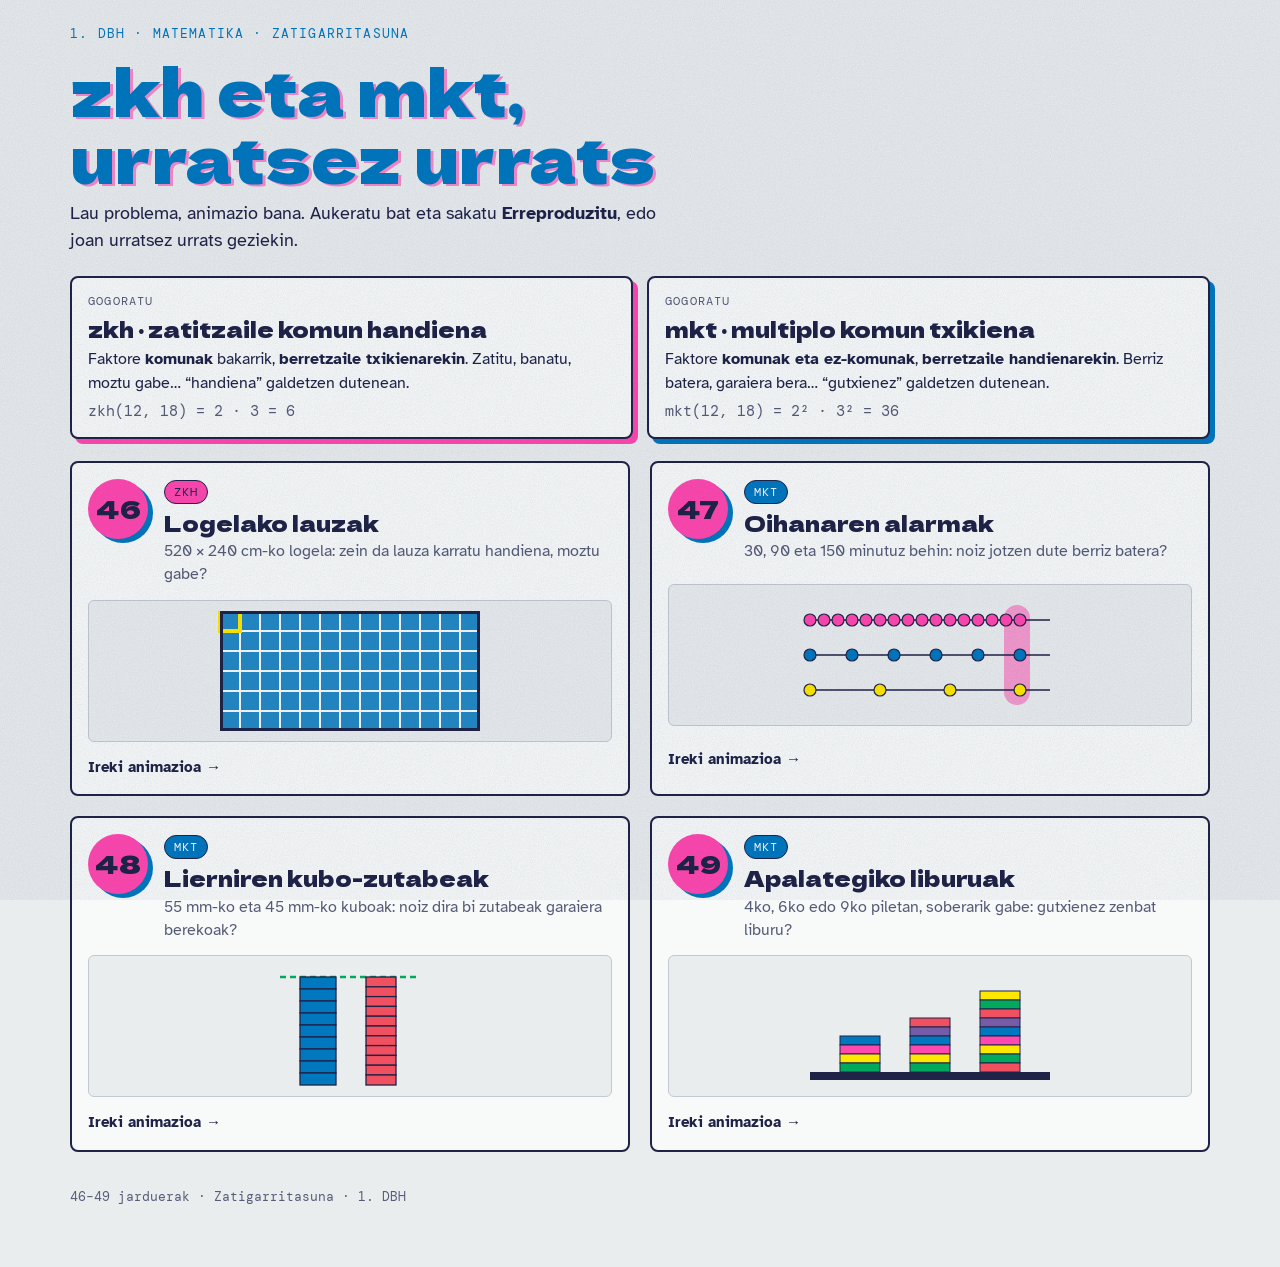
==== index.html @ e8481724 "zkh eta mkt animazioak: 46-49 jarduerak eta hasiera-orria Co-Authored-By: Claude Opus 5.5 <noreply@a" ====
<!doctype html>
<html lang="eu">
<head>
<meta charset="utf-8">
<meta name="viewport" content="width=device-width, initial-scale=1, viewport-fit=cover">
<title>zkh eta mkt animazioak</title>
<meta name="description" content="1. DBH: zkh eta mkt problemak urratsez urrats animatuta.">
<link rel="preconnect" href="https://fonts.googleapis.com">
<link rel="preconnect" href="https://fonts.gstatic.com" crossorigin>
<link rel="stylesheet" href="https://fonts.googleapis.com/css2?family=Atkinson+Hyperlegible:wght@400;700&family=DM+Mono:wght@400;500&family=Dela+Gothic+One&display=swap">
<style>
*,*::before,*::after{box-sizing:border-box}
[hidden]{display:none!important}
body{margin:0}
:root{
  /* Riso-inprimaketa: paper hotza eta lau tinta gainjarriak (urdina, arrosa, horia, berdea). Eszena ezkerrean, azalpena eskuinean; mugikorrean pilatuta. */
  --paper:#E9EDEE; --sheet:#F8FAF9; --ink:#1F2348; --muted:#565C78; --line:#C3C9D3;
  --blue:#0078BF; --blue-d:#005A90; --blue-l:#5AA9DA;
  --pink:#FF48B0; --yellow:#FFE800; --green:#00A95C;
  --red:#F15060; --red-d:#B5303F; --red-l:#F78A96; --violet:#765BA7;
  --f-display:"Dela Gothic One","Arial Black",Impact,sans-serif;
  --f-body:"Atkinson Hyperlegible","Segoe UI",Verdana,sans-serif;
  --f-mono:"DM Mono",ui-monospace,Menlo,Consolas,monospace;
  color-scheme:light;
}
[hidden]{display:none!important}
html{background:var(--paper)}
body{background:var(--paper);color:var(--ink);font-family:var(--f-body);font-size:16px;line-height:1.5}
body::before{content:"";position:fixed;inset:0;pointer-events:none;z-index:40;opacity:.28;mix-blend-mode:multiply;
  background-image:url("data:image/svg+xml;utf8,<svg xmlns='http://www.w3.org/2000/svg' width='180' height='180'><filter id='n'><feTurbulence type='fractalNoise' baseFrequency='.85' numOctaves='2' stitchTiles='stitch'/><feColorMatrix values='0 0 0 0 .12 0 0 0 0 .14 0 0 0 0 .28 0 0 0 .5 0'/></filter><rect width='100%' height='100%' filter='url(%23n)'/></svg>")}
.wrap{max-width:1180px;margin:0 auto;padding-inline:20px;padding-block:24px 48px;display:flex;flex-direction:column;gap:22px}
.head{display:flex;gap:18px;align-items:center}
.badge{flex:none;width:76px;height:76px;border-radius:50%;background:var(--pink);box-shadow:5px 4px 0 var(--blue);display:grid;place-items:center;font-family:var(--f-display);font-size:32px;color:var(--ink)}
.kicker{margin:0;font-family:var(--f-mono);font-size:13px;letter-spacing:.09em;text-transform:uppercase;color:var(--blue)}
h1{margin:2px 0 0;font-family:var(--f-display);font-weight:400;font-size:clamp(28px,5vw,48px);line-height:1.05;color:var(--blue);text-shadow:3px 2px 0 rgba(255,72,176,.6);text-wrap:balance}
.statement{max-width:76ch;display:flex;flex-direction:column;gap:4px}
.statement p{margin:0;font-size:17px}
.tag{font-family:var(--f-mono);font-size:12px;letter-spacing:.1em;text-transform:uppercase;color:var(--muted)}
.grid{display:grid;grid-template-columns:minmax(0,1.6fr) minmax(0,1fr);gap:24px;align-items:start}
@media (max-width:880px){.grid{grid-template-columns:minmax(0,1fr)}}
.left{display:flex;flex-direction:column;gap:12px;min-width:0}
.stage{margin:0;background:var(--sheet);border:2px solid var(--ink);border-radius:8px;padding:12px;box-shadow:6px 6px 0 rgba(0,120,191,.35)}
.stage svg{display:block;width:100%;height:auto;overflow:visible}
.stage text{font-family:var(--f-mono);fill:var(--ink)}
.stage .disp{font-family:var(--f-display)}
.stage .body{font-family:var(--f-body);font-weight:700}
.panel{display:flex;flex-direction:column;gap:12px;min-width:0}
.panel.in .anim{animation:rise .5s ease both}
.panel.in .anim:nth-child(2){animation-delay:.05s}
.panel.in .anim:nth-child(3){animation-delay:.1s}
.panel.in .anim:nth-child(4){animation-delay:.15s}
.stepnum{margin:0;font-family:var(--f-mono);font-size:13px;letter-spacing:.06em;color:var(--muted)}
h2{margin:0;font-family:var(--f-display);font-weight:400;font-size:clamp(22px,2.6vw,27px);line-height:1.15;text-wrap:balance}
.text{margin:0;font-size:17.5px;max-width:62ch}
.text b{background:linear-gradient(transparent 58%,rgba(255,232,0,.85) 58%)}
.board{background:var(--sheet);border:1.5px dashed var(--ink);border-radius:8px;padding:14px;font-family:var(--f-mono);font-size:15px;display:flex;flex-direction:column;gap:10px;overflow-x:auto}
.row{display:flex;flex-wrap:wrap;gap:6px;align-items:center}
.lab{min-width:3.4em;font-weight:500;color:var(--muted)}
.chip{display:inline-block;min-width:2.2em;text-align:center;padding:2px 8px;border-radius:999px;border:1.5px solid var(--line);font-variant-numeric:tabular-nums}
.chip.hit{background:var(--yellow);border-color:var(--ink)}
.chip.win{background:var(--pink);border-color:var(--ink);font-weight:500;box-shadow:2px 2px 0 var(--blue)}
.eq{font-size:17px;font-variant-numeric:tabular-nums}
.eq b{color:var(--blue)}
.bad{color:var(--red-d);font-weight:500}
.ok{color:var(--green);font-weight:500}
.pk{background:var(--yellow);padding:0 4px;border-radius:3px}
.off{color:var(--muted)}
.rule{font-family:var(--f-body);font-size:14.5px;color:var(--muted);border-top:1px solid var(--line);padding-top:8px}
sup{font-size:.68em;line-height:0}
.ladders{display:flex;flex-wrap:wrap;gap:24px;align-items:flex-start}
.lad{display:flex;flex-direction:column;gap:6px}
.ladder{display:inline-grid;grid-template-columns:auto auto;font-variant-numeric:tabular-nums;align-self:flex-start}
.ladder span{padding:0 9px;text-align:right;line-height:1.55}
.ladder span:nth-child(odd){border-right:2px solid var(--ink)}
.ladder span:nth-child(even){color:var(--blue);text-align:left}
.result{background:var(--yellow);border:2px solid var(--ink);border-radius:8px;padding:12px 16px;display:flex;flex-direction:column;gap:2px;font-family:var(--f-body)}
.result .big{font-family:var(--f-display);font-size:30px;line-height:1.1}
.controls{display:flex;flex-wrap:wrap;gap:8px;align-items:center}
.ctl{font-family:var(--f-body);font-weight:700;font-size:15px;display:inline-flex;gap:7px;align-items:center;padding:9px 15px;border-radius:999px;border:2px solid var(--ink);background:var(--sheet);color:var(--ink);cursor:pointer;transition:transform .12s,box-shadow .12s}
.ctl.primary{background:var(--blue);border-color:var(--ink);color:var(--sheet)}
.ctl:hover:not(:disabled){transform:translate(-1px,-1px);box-shadow:3px 3px 0 var(--pink)}
.ctl:focus-visible,.dot:focus-visible{outline:3px solid var(--pink);outline-offset:2px}
.ctl:disabled{opacity:.38;cursor:default}
.ctl svg{width:15px;height:15px;fill:none;stroke:currentColor;stroke-width:2.4;stroke-linecap:round;stroke-linejoin:round}
.ctl .i-play path{fill:currentColor;stroke:none}
.dots{display:flex;flex-wrap:wrap;gap:6px;margin-left:auto}
.dot{width:13px;height:13px;border-radius:50%;border:2px solid var(--ink);background:transparent;padding:0;cursor:pointer}
.dot.done{background:var(--ink)}
.dot.on{background:var(--pink)}
.timer{height:4px;background:var(--line);border-radius:2px;overflow:hidden}
.timer i{display:block;height:100%;width:0;background:var(--pink)}
.timer.run i{animation:fill linear forwards}
@keyframes fill{to{width:100%}}
@keyframes rise{from{opacity:0;transform:translateY(8px)}to{opacity:1;transform:none}}
.fade{transition:opacity .45s ease}
.pop{transform-box:fill-box;transform-origin:center;transition:opacity .3s ease,transform .38s cubic-bezier(.3,1.5,.5,1)}
.mv{transition:transform .7s cubic-bezier(.5,0,.2,1),opacity .4s ease}
.blend{mix-blend-mode:multiply}
@media (max-width:520px){.dots{margin-left:0;width:100%}.ctl{padding:8px 12px}}
@media (prefers-reduced-motion:reduce){*,*::before{animation-duration:0s!important;animation-delay:0s!important;transition-duration:0s!important;transition-delay:0s!important}}
.site{display:flex;flex-wrap:wrap;gap:8px;align-items:center;font-family:var(--f-mono);font-size:13px}
.site a{color:var(--ink);text-decoration:none;border:1.5px solid var(--ink);border-radius:999px;padding:4px 11px;background:var(--sheet)}
.site a:hover{box-shadow:2px 2px 0 var(--pink)}
.site a:focus-visible{outline:3px solid var(--pink);outline-offset:2px}
.site a[aria-current="page"]{background:var(--pink)}
.site .home{font-family:var(--f-body);font-weight:700;margin-right:auto}

.hero{display:flex;flex-direction:column;gap:10px;max-width:60ch}
.hero h1{font-size:clamp(34px,6.5vw,64px)}
.lead{margin:0;font-size:18px}
.rules{display:grid;grid-template-columns:repeat(2,minmax(0,1fr));gap:14px}
.rulebox{background:var(--sheet);border:2px solid var(--ink);border-radius:8px;padding:14px 16px;display:flex;flex-direction:column;gap:6px}
.rulebox h2{font-size:22px}
.rulebox p{margin:0}
.rulebox .ex{font-family:var(--f-mono);font-size:14.5px;color:var(--muted)}
.rulebox.z{box-shadow:5px 5px 0 var(--pink)}
.rulebox.m{box-shadow:5px 5px 0 var(--blue)}
.cards{display:grid;grid-template-columns:repeat(2,minmax(0,1fr));gap:20px}
@media (max-width:760px){.cards,.rules{grid-template-columns:minmax(0,1fr)}}
.card{display:grid;grid-template-columns:auto minmax(0,1fr);gap:14px 16px;align-items:start;background:var(--sheet);border:2px solid var(--ink);border-radius:8px;padding:16px;color:var(--ink);text-decoration:none;transition:transform .15s,box-shadow .15s}
.card:hover{transform:translate(-2px,-2px);box-shadow:6px 6px 0 var(--pink)}
.card:focus-visible{outline:3px solid var(--pink);outline-offset:3px}
.card .badge{width:60px;height:60px;font-size:25px}
.card h3{margin:0;font-family:var(--f-display);font-weight:400;font-size:22px;line-height:1.15}
.card p{margin:4px 0 0;font-size:15.5px;color:var(--muted)}
.kind{display:inline-block;font-family:var(--f-mono);font-size:12px;letter-spacing:.08em;text-transform:uppercase;padding:2px 9px;border-radius:999px;border:1.5px solid var(--ink);margin-bottom:6px}
.kind.z{background:var(--pink)}
.kind.m{background:var(--blue);color:var(--sheet)}
.thumb{grid-column:1/-1;background:var(--paper);border-radius:6px;padding:10px;border:1px solid var(--line)}
.thumb svg{display:block;width:100%;height:auto;max-height:120px}
.go{grid-column:1/-1;font-weight:700;font-size:15px}
.foot{font-family:var(--f-mono);font-size:13px;color:var(--muted)}
</style>
</head>
<body>
<div class="wrap">
  <header class="hero">
    <p class="kicker">1. DBH · Matematika · Zatigarritasuna</p>
    <h1>zkh eta mkt, urratsez urrats</h1>
    <p class="lead">Lau problema, animazio bana. Aukeratu bat eta sakatu <b>Erreproduzitu</b>, edo joan urratsez urrats geziekin.</p>
  </header>

  <section class="rules" aria-label="Gogoratu">
    <div class="rulebox z">
      <span class="tag">Gogoratu</span>
      <h2>zkh · zatitzaile komun handiena</h2>
      <p>Faktore <b>komunak</b> bakarrik, <b>berretzaile txikienarekin</b>. Zatitu, banatu, moztu gabe… “handiena” galdetzen dutenean.</p>
      <p class="ex">zkh(12, 18) = 2 · 3 = 6</p>
    </div>
    <div class="rulebox m">
      <span class="tag">Gogoratu</span>
      <h2>mkt · multiplo komun txikiena</h2>
      <p>Faktore <b>komunak eta ez-komunak</b>, <b>berretzaile handienarekin</b>. Berriz batera, garaiera bera… “gutxienez” galdetzen dutenean.</p>
      <p class="ex">mkt(12, 18) = 2² · 3² = 36</p>
    </div>
  </section>

  <section class="cards" aria-label="Ariketak">
    <a class="card" href="46-lauzak.html">
      <div class="badge" aria-hidden="true">46</div>
      <div><span class="kind z">zkh</span><h3>Logelako lauzak</h3><p>520 × 240 cm-ko logela: zein da lauza karratu handiena, moztu gabe?</p></div>
      <div class="thumb" aria-hidden="true"><svg viewBox="0 0 260 120">
        <rect x="0" y="0" width="260" height="120" style="fill:var(--blue);fill-opacity:.85"/>
        <g style="stroke:var(--sheet);stroke-width:2">
          <path d="M20 0V120M40 0V120M60 0V120M80 0V120M100 0V120M120 0V120M140 0V120M160 0V120M180 0V120M200 0V120M220 0V120M240 0V120M0 20H260M0 40H260M0 60H260M0 80H260M0 100H260"/>
        </g>
        <rect x="0" y="0" width="20" height="20" style="fill:none;stroke:var(--yellow);stroke-width:4"/>
        <rect x="1.5" y="1.5" width="257" height="117" style="fill:none;stroke:var(--ink);stroke-width:3"/>
      </svg></div>
      <span class="go">Ireki animazioa →</span>
    </a>
    <a class="card" href="47-alarmak.html">
      <div class="badge" aria-hidden="true">47</div>
      <div><span class="kind m">mkt</span><h3>Oihanaren alarmak</h3><p>30, 90 eta 150 minutuz behin: noiz jotzen dute berriz batera?</p></div>
      <div class="thumb" aria-hidden="true"><svg viewBox="0 0 260 120">
        <rect x="204" y="10" width="26" height="100" rx="13" style="fill:var(--pink);fill-opacity:.5"/>
        <g style="stroke:var(--ink);stroke-width:1.5"><path d="M10 25H250M10 60H250M10 95H250"/></g>
        <g style="fill:var(--pink);stroke:var(--ink);stroke-width:1.2"><circle cx="10" cy="25" r="6"/><circle cx="24" cy="25" r="6"/><circle cx="38" cy="25" r="6"/><circle cx="52" cy="25" r="6"/><circle cx="66" cy="25" r="6"/><circle cx="80" cy="25" r="6"/><circle cx="94" cy="25" r="6"/><circle cx="108" cy="25" r="6"/><circle cx="122" cy="25" r="6"/><circle cx="136" cy="25" r="6"/><circle cx="150" cy="25" r="6"/><circle cx="164" cy="25" r="6"/><circle cx="178" cy="25" r="6"/><circle cx="192" cy="25" r="6"/><circle cx="206" cy="25" r="6"/><circle cx="220" cy="25" r="6"/></g>
        <g style="fill:var(--blue);stroke:var(--ink);stroke-width:1.2"><circle cx="10" cy="60" r="6"/><circle cx="52" cy="60" r="6"/><circle cx="94" cy="60" r="6"/><circle cx="136" cy="60" r="6"/><circle cx="178" cy="60" r="6"/><circle cx="220" cy="60" r="6"/></g>
        <g style="fill:var(--yellow);stroke:var(--ink);stroke-width:1.2"><circle cx="10" cy="95" r="6"/><circle cx="80" cy="95" r="6"/><circle cx="150" cy="95" r="6"/><circle cx="220" cy="95" r="6"/></g>
      </svg></div>
      <span class="go">Ireki animazioa →</span>
    </a>
    <a class="card" href="48-kuboak.html">
      <div class="badge" aria-hidden="true">48</div>
      <div><span class="kind m">mkt</span><h3>Lierniren kubo-zutabeak</h3><p>55 mm-ko eta 45 mm-ko kuboak: noiz dira bi zutabeak garaiera berekoak?</p></div>
      <div class="thumb" aria-hidden="true"><svg viewBox="0 0 260 120">
        <path d="M60 11H200" style="stroke:var(--green);stroke-width:2.5;stroke-dasharray:6 4"/>
        <g style="fill:var(--blue);stroke:var(--ink);stroke-width:1.3"><rect x="80" y="11" width="36" height="12"/><rect x="80" y="23" width="36" height="12"/><rect x="80" y="35" width="36" height="12"/><rect x="80" y="47" width="36" height="12"/><rect x="80" y="59" width="36" height="12"/><rect x="80" y="71" width="36" height="12"/><rect x="80" y="83" width="36" height="12"/><rect x="80" y="95" width="36" height="12"/><rect x="80" y="107" width="36" height="12"/></g>
        <g style="fill:var(--red);stroke:var(--ink);stroke-width:1.3"><rect x="146" y="11" width="30" height="9.8"/><rect x="146" y="20.8" width="30" height="9.8"/><rect x="146" y="30.6" width="30" height="9.8"/><rect x="146" y="40.4" width="30" height="9.8"/><rect x="146" y="50.2" width="30" height="9.8"/><rect x="146" y="60" width="30" height="9.8"/><rect x="146" y="69.8" width="30" height="9.8"/><rect x="146" y="79.6" width="30" height="9.8"/><rect x="146" y="89.4" width="30" height="9.8"/><rect x="146" y="99.2" width="30" height="9.8"/><rect x="146" y="109" width="30" height="10"/></g>
      </svg></div>
      <span class="go">Ireki animazioa →</span>
    </a>
    <a class="card" href="49-liburuak.html">
      <div class="badge" aria-hidden="true">49</div>
      <div><span class="kind m">mkt</span><h3>Apalategiko liburuak</h3><p>4ko, 6ko edo 9ko piletan, soberarik gabe: gutxienez zenbat liburu?</p></div>
      <div class="thumb" aria-hidden="true"><svg viewBox="0 0 260 120">
        <rect x="10" y="106" width="240" height="8" style="fill:var(--ink)"/>
        <g style="stroke:var(--ink);stroke-width:1">
          <rect x="40" y="70" width="40" height="9" style="fill:var(--blue)"/><rect x="40" y="79" width="40" height="9" style="fill:var(--pink)"/><rect x="40" y="88" width="40" height="9" style="fill:var(--yellow)"/><rect x="40" y="97" width="40" height="9" style="fill:var(--green)"/>
          <rect x="110" y="52" width="40" height="9" style="fill:var(--red)"/><rect x="110" y="61" width="40" height="9" style="fill:var(--violet)"/><rect x="110" y="70" width="40" height="9" style="fill:var(--blue)"/><rect x="110" y="79" width="40" height="9" style="fill:var(--pink)"/><rect x="110" y="88" width="40" height="9" style="fill:var(--yellow)"/><rect x="110" y="97" width="40" height="9" style="fill:var(--green)"/>
          <rect x="180" y="25" width="40" height="9" style="fill:var(--yellow)"/><rect x="180" y="34" width="40" height="9" style="fill:var(--green)"/><rect x="180" y="43" width="40" height="9" style="fill:var(--red)"/><rect x="180" y="52" width="40" height="9" style="fill:var(--violet)"/><rect x="180" y="61" width="40" height="9" style="fill:var(--blue)"/><rect x="180" y="70" width="40" height="9" style="fill:var(--pink)"/><rect x="180" y="79" width="40" height="9" style="fill:var(--yellow)"/><rect x="180" y="88" width="40" height="9" style="fill:var(--green)"/><rect x="180" y="97" width="40" height="9" style="fill:var(--red)"/>
        </g>
      </svg></div>
      <span class="go">Ireki animazioa →</span>
    </a>
  </section>
  <p class="foot">46–49 jarduerak · Zatigarritasuna · 1. DBH</p>
</div>

</body>
</html>
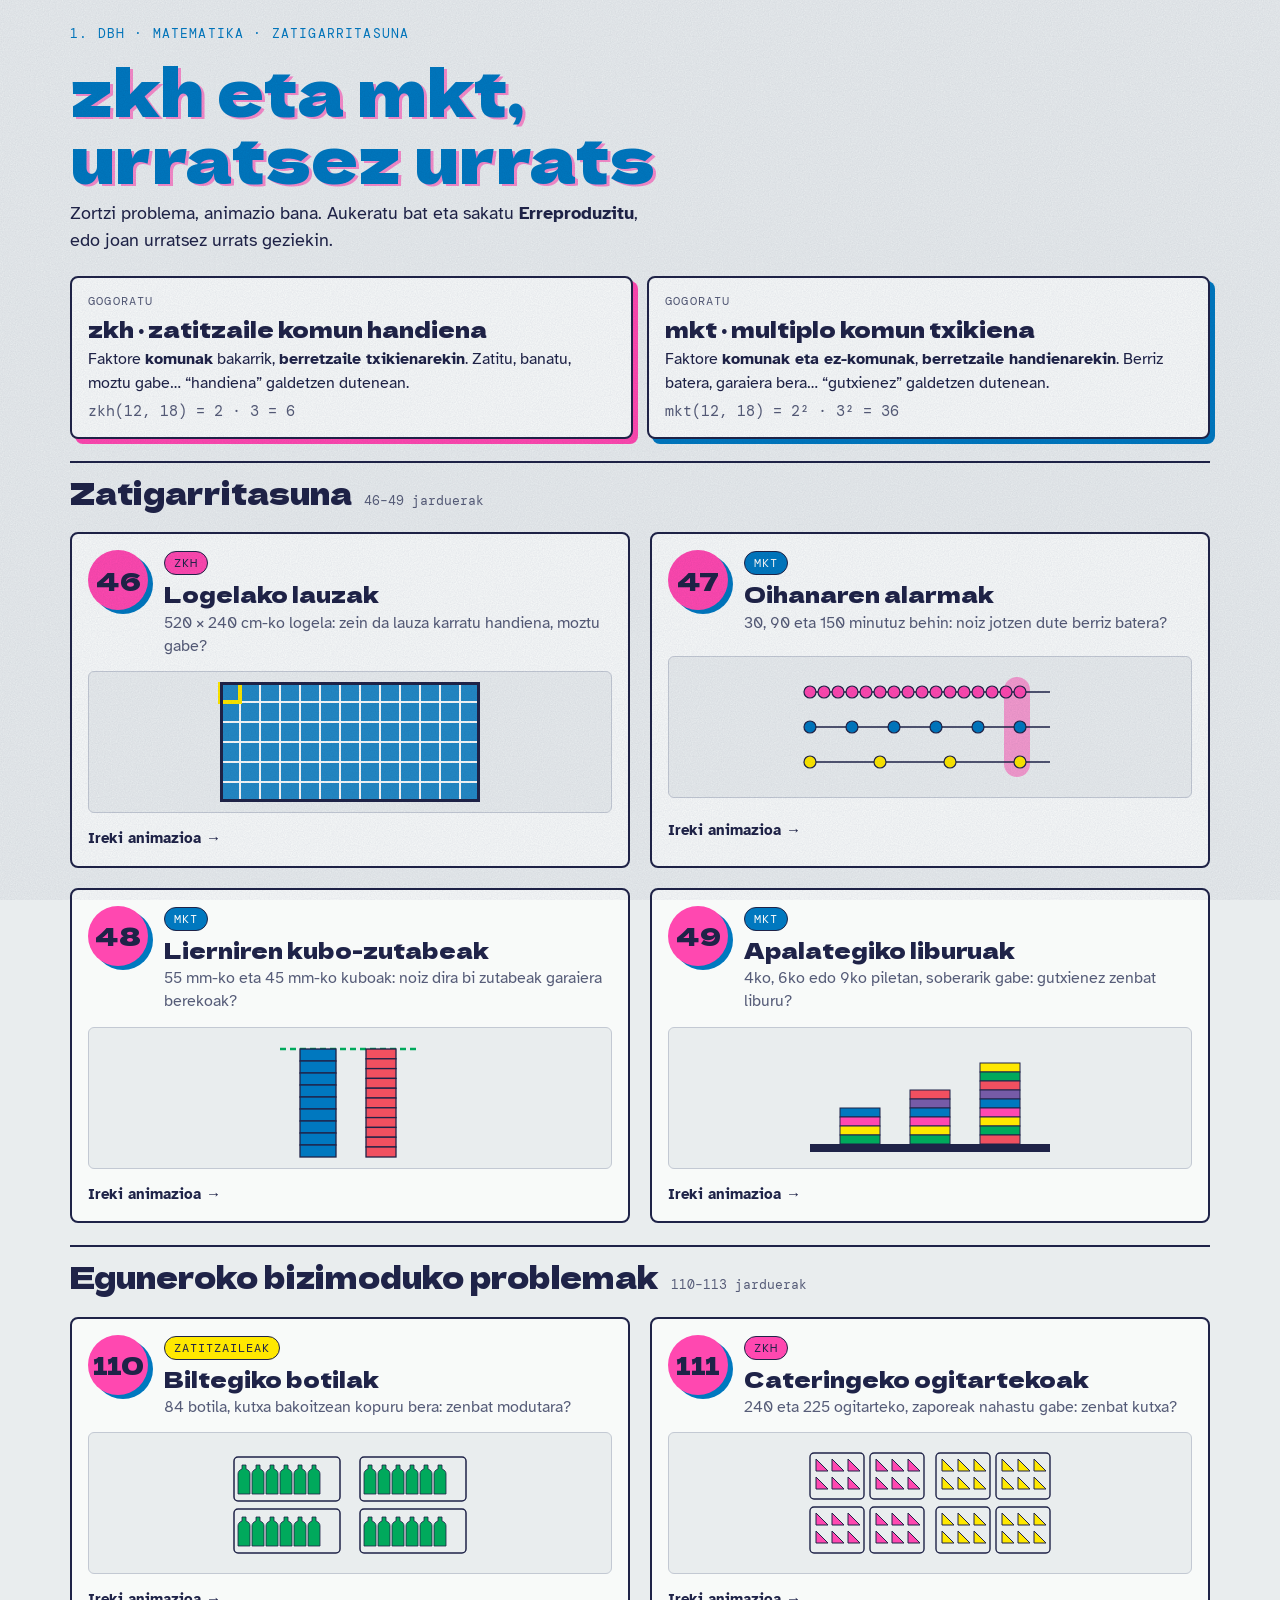
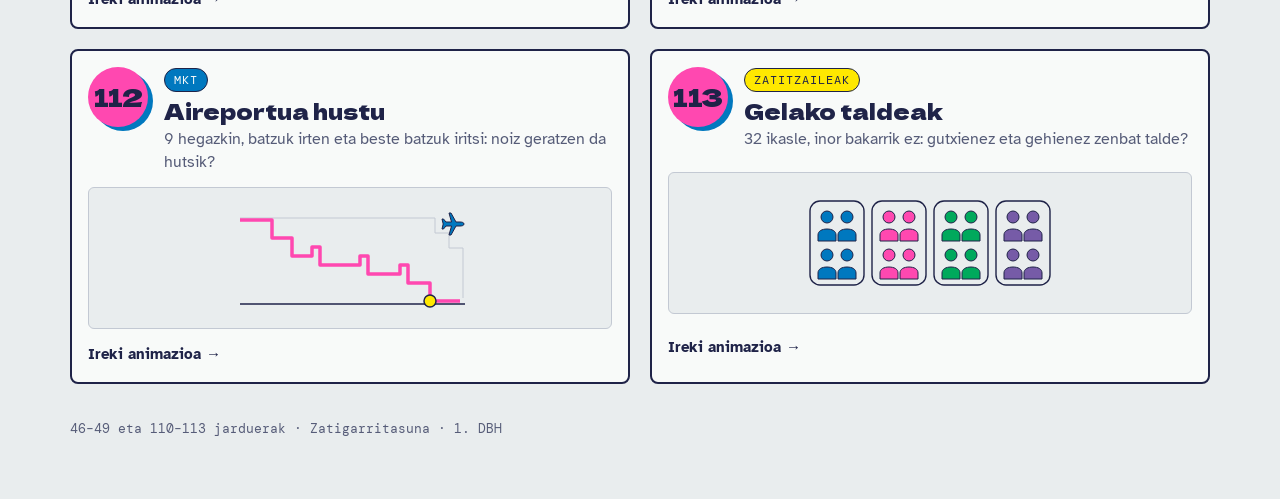
==== commit ffe8f0d1: "110-113 jarduerak gehitu: botilak, ogitartekoak, aireportua, taldeak Co-Authored-By: Claude Opus 5.5" ====
--- a/index.html
+++ b/index.html
@@ -104,6 +104,10 @@
 .site a:focus-visible{outline:3px solid var(--pink);outline-offset:2px}
 .site a[aria-current="page"]{background:var(--pink)}
 .site .home{font-family:var(--f-body);font-weight:700;margin-right:auto}
+.badge.b3{font-size:23px;letter-spacing:-.02em}
+.sec{display:flex;align-items:baseline;gap:12px;flex-wrap:wrap;border-top:2px solid var(--ink);padding-top:12px}
+.sec h2{font-size:clamp(22px,3vw,30px)}
+.sec span{font-family:var(--f-mono);font-size:13px;color:var(--muted)}
 
 .hero{display:flex;flex-direction:column;gap:10px;max-width:60ch}
 .hero h1{font-size:clamp(34px,6.5vw,64px)}
@@ -126,6 +130,7 @@
 .kind{display:inline-block;font-family:var(--f-mono);font-size:12px;letter-spacing:.08em;text-transform:uppercase;padding:2px 9px;border-radius:999px;border:1.5px solid var(--ink);margin-bottom:6px}
 .kind.z{background:var(--pink)}
 .kind.m{background:var(--blue);color:var(--sheet)}
+.kind.v{background:var(--yellow)}
 .thumb{grid-column:1/-1;background:var(--paper);border-radius:6px;padding:10px;border:1px solid var(--line)}
 .thumb svg{display:block;width:100%;height:auto;max-height:120px}
 .go{grid-column:1/-1;font-weight:700;font-size:15px}
@@ -137,7 +142,7 @@
   <header class="hero">
     <p class="kicker">1. DBH · Matematika · Zatigarritasuna</p>
     <h1>zkh eta mkt, urratsez urrats</h1>
-    <p class="lead">Lau problema, animazio bana. Aukeratu bat eta sakatu <b>Erreproduzitu</b>, edo joan urratsez urrats geziekin.</p>
+    <p class="lead">Zortzi problema, animazio bana. Aukeratu bat eta sakatu <b>Erreproduzitu</b>, edo joan urratsez urrats geziekin.</p>
   </header>
 
   <section class="rules" aria-label="Gogoratu">
@@ -155,7 +160,8 @@
     </div>
   </section>
 
-  <section class="cards" aria-label="Ariketak">
+  <div class="sec"><h2>Zatigarritasuna</h2><span>46–49 jarduerak</span></div>
+  <section class="cards" aria-label="46–49 ariketak">
     <a class="card" href="46-lauzak.html">
       <div class="badge" aria-hidden="true">46</div>
       <div><span class="kind z">zkh</span><h3>Logelako lauzak</h3><p>520 × 240 cm-ko logela: zein da lauza karratu handiena, moztu gabe?</p></div>
@@ -205,7 +211,68 @@
       <span class="go">Ireki animazioa →</span>
     </a>
   </section>
-  <p class="foot">46–49 jarduerak · Zatigarritasuna · 1. DBH</p>
+  <div class="sec"><h2>Eguneroko bizimoduko problemak</h2><span>110–113 jarduerak</span></div>
+  <section class="cards" aria-label="110–113 ariketak">
+    <a class="card" href="110-botilak.html">
+      <div class="badge b3" aria-hidden="true">110</div>
+      <div><span class="kind v">zatitzaileak</span><h3>Biltegiko botilak</h3><p>84 botila, kutxa bakoitzean kopuru bera: zenbat modutara?</p></div>
+      <div class="thumb" aria-hidden="true"><svg viewBox="0 0 260 120">
+        <g style="fill:var(--paper);stroke:var(--ink);stroke-width:1.5"><rect x="14" y="14" width="106" height="44" rx="4"/><rect x="140" y="14" width="106" height="44" rx="4"/><rect x="14" y="66" width="106" height="44" rx="4"/><rect x="140" y="66" width="106" height="44" rx="4"/></g>
+        <g style="fill:var(--green);stroke:var(--ink);stroke-width:.8" id="bt">
+          <path d="M22 22h4v4c3 1 4 3 4 5v20h-12v-20c0-2 1-4 4-5Z"/><path d="M36 22h4v4c3 1 4 3 4 5v20h-12v-20c0-2 1-4 4-5Z"/><path d="M50 22h4v4c3 1 4 3 4 5v20h-12v-20c0-2 1-4 4-5Z"/><path d="M64 22h4v4c3 1 4 3 4 5v20h-12v-20c0-2 1-4 4-5Z"/><path d="M78 22h4v4c3 1 4 3 4 5v20h-12v-20c0-2 1-4 4-5Z"/><path d="M92 22h4v4c3 1 4 3 4 5v20h-12v-20c0-2 1-4 4-5Z"/>
+          <path d="M148 22h4v4c3 1 4 3 4 5v20h-12v-20c0-2 1-4 4-5Z"/><path d="M162 22h4v4c3 1 4 3 4 5v20h-12v-20c0-2 1-4 4-5Z"/><path d="M176 22h4v4c3 1 4 3 4 5v20h-12v-20c0-2 1-4 4-5Z"/><path d="M190 22h4v4c3 1 4 3 4 5v20h-12v-20c0-2 1-4 4-5Z"/><path d="M204 22h4v4c3 1 4 3 4 5v20h-12v-20c0-2 1-4 4-5Z"/><path d="M218 22h4v4c3 1 4 3 4 5v20h-12v-20c0-2 1-4 4-5Z"/>
+          <path d="M22 74h4v4c3 1 4 3 4 5v20h-12v-20c0-2 1-4 4-5Z"/><path d="M36 74h4v4c3 1 4 3 4 5v20h-12v-20c0-2 1-4 4-5Z"/><path d="M50 74h4v4c3 1 4 3 4 5v20h-12v-20c0-2 1-4 4-5Z"/><path d="M64 74h4v4c3 1 4 3 4 5v20h-12v-20c0-2 1-4 4-5Z"/><path d="M78 74h4v4c3 1 4 3 4 5v20h-12v-20c0-2 1-4 4-5Z"/><path d="M92 74h4v4c3 1 4 3 4 5v20h-12v-20c0-2 1-4 4-5Z"/>
+          <path d="M148 74h4v4c3 1 4 3 4 5v20h-12v-20c0-2 1-4 4-5Z"/><path d="M162 74h4v4c3 1 4 3 4 5v20h-12v-20c0-2 1-4 4-5Z"/><path d="M176 74h4v4c3 1 4 3 4 5v20h-12v-20c0-2 1-4 4-5Z"/><path d="M190 74h4v4c3 1 4 3 4 5v20h-12v-20c0-2 1-4 4-5Z"/><path d="M204 74h4v4c3 1 4 3 4 5v20h-12v-20c0-2 1-4 4-5Z"/><path d="M218 74h4v4c3 1 4 3 4 5v20h-12v-20c0-2 1-4 4-5Z"/>
+        </g>
+      </svg></div>
+      <span class="go">Ireki animazioa →</span>
+    </a>
+    <a class="card" href="111-ogitartekoak.html">
+      <div class="badge b3" aria-hidden="true">111</div>
+      <div><span class="kind z">zkh</span><h3>Cateringeko ogitartekoak</h3><p>240 eta 225 ogitarteko, zaporeak nahastu gabe: zenbat kutxa?</p></div>
+      <div class="thumb" aria-hidden="true"><svg viewBox="0 0 260 120">
+        <g style="fill:var(--paper);stroke:var(--ink);stroke-width:1.4"><rect x="10" y="10" width="54" height="46" rx="4"/><rect x="70" y="10" width="54" height="46" rx="4"/><rect x="10" y="64" width="54" height="46" rx="4"/><rect x="70" y="64" width="54" height="46" rx="4"/><rect x="136" y="10" width="54" height="46" rx="4"/><rect x="196" y="10" width="54" height="46" rx="4"/><rect x="136" y="64" width="54" height="46" rx="4"/><rect x="196" y="64" width="54" height="46" rx="4"/></g>
+        <g style="stroke:var(--ink);stroke-width:1;stroke-linejoin:round">
+          <path d="M16 16l12 12H16Z M32 16l12 12H32Z M48 16l12 12H48Z M16 34l12 12H16Z M32 34l12 12H32Z M48 34l12 12H48Z" style="fill:var(--pink)"/>
+          <path d="M76 16l12 12H76Z M92 16l12 12H92Z M108 16l12 12H108Z M76 34l12 12H76Z M92 34l12 12H92Z M108 34l12 12H108Z" style="fill:var(--pink)"/>
+          <path d="M16 70l12 12H16Z M32 70l12 12H32Z M48 70l12 12H48Z M16 88l12 12H16Z M32 88l12 12H32Z M48 88l12 12H48Z" style="fill:var(--pink)"/>
+          <path d="M76 70l12 12H76Z M92 70l12 12H92Z M108 70l12 12H108Z M76 88l12 12H76Z M92 88l12 12H92Z M108 88l12 12H108Z" style="fill:var(--pink)"/>
+          <path d="M142 16l12 12H142Z M158 16l12 12H158Z M174 16l12 12H174Z M142 34l12 12H142Z M158 34l12 12H158Z M174 34l12 12H174Z" style="fill:var(--yellow)"/>
+          <path d="M202 16l12 12H202Z M218 16l12 12H218Z M234 16l12 12H234Z M202 34l12 12H202Z M218 34l12 12H218Z M234 34l12 12H234Z" style="fill:var(--yellow)"/>
+          <path d="M142 70l12 12H142Z M158 70l12 12H158Z M174 70l12 12H174Z M142 88l12 12H142Z M158 88l12 12H158Z M174 88l12 12H174Z" style="fill:var(--yellow)"/>
+          <path d="M202 70l12 12H202Z M218 70l12 12H218Z M234 70l12 12H234Z M202 88l12 12H202Z M218 88l12 12H218Z M234 88l12 12H234Z" style="fill:var(--yellow)"/>
+        </g>
+      </svg></div>
+      <span class="go">Ireki animazioa →</span>
+    </a>
+    <a class="card" href="112-aireportua.html">
+      <div class="badge b3" aria-hidden="true">112</div>
+      <div><span class="kind m">mkt</span><h3>Aireportua hustu</h3><p>9 hegazkin, batzuk irten eta beste batzuk iritsi: noiz geratzen da hutsik?</p></div>
+      <div class="thumb" aria-hidden="true"><svg viewBox="0 0 260 120">
+        <path d="M20 20H215V35H229V50H243V100" style="fill:none;stroke:var(--line);stroke-width:1"/>
+        <path d="M20 22H52V40H72V58H92V49H100V67H140V58H148V76H180V67H188V85H210V103H240" style="fill:none;stroke:var(--pink);stroke-width:3.5;stroke-linejoin:round"/>
+        <path d="M20 106H245" style="stroke:var(--ink);stroke-width:1.5"/>
+        <circle cx="210" cy="103" r="6" style="fill:var(--yellow);stroke:var(--ink);stroke-width:1.5"/>
+        <path d="M232 14c1.5 0 2 2 2 4v4l9 5v2l-9-2.5v5.5l3 2.5v1.5l-5-1.2-5 1.2v-1.5l3-2.5v-5.5l-9 2.5v-2l9-5v-4c0-2 .5-4 2-4Z" transform="rotate(90 232 26)" style="fill:var(--blue);stroke:var(--ink);stroke-width:1"/>
+      </svg></div>
+      <span class="go">Ireki animazioa →</span>
+    </a>
+    <a class="card" href="113-taldeak.html">
+      <div class="badge b3" aria-hidden="true">113</div>
+      <div><span class="kind v">zatitzaileak</span><h3>Gelako taldeak</h3><p>32 ikasle, inor bakarrik ez: gutxienez eta gehienez zenbat talde?</p></div>
+      <div class="thumb" aria-hidden="true"><svg viewBox="0 0 260 120">
+        <g style="fill:var(--paper);stroke:var(--ink);stroke-width:1.4"><rect x="10" y="18" width="54" height="84" rx="10"/><rect x="72" y="18" width="54" height="84" rx="10"/><rect x="134" y="18" width="54" height="84" rx="10"/><rect x="196" y="18" width="54" height="84" rx="10"/></g>
+        <g style="stroke:var(--ink);stroke-width:1">
+          <g style="fill:var(--blue)"><circle cx="27" cy="34" r="6"/><path d="M18 58v-6c0-4 4-6 9-6s9 2 9 6v6Z"/><circle cx="47" cy="34" r="6"/><path d="M38 58v-6c0-4 4-6 9-6s9 2 9 6v6Z"/><circle cx="27" cy="72" r="6"/><path d="M18 96v-6c0-4 4-6 9-6s9 2 9 6v6Z"/><circle cx="47" cy="72" r="6"/><path d="M38 96v-6c0-4 4-6 9-6s9 2 9 6v6Z"/></g>
+          <g style="fill:var(--pink)"><circle cx="89" cy="34" r="6"/><path d="M80 58v-6c0-4 4-6 9-6s9 2 9 6v6Z"/><circle cx="109" cy="34" r="6"/><path d="M100 58v-6c0-4 4-6 9-6s9 2 9 6v6Z"/><circle cx="89" cy="72" r="6"/><path d="M80 96v-6c0-4 4-6 9-6s9 2 9 6v6Z"/><circle cx="109" cy="72" r="6"/><path d="M100 96v-6c0-4 4-6 9-6s9 2 9 6v6Z"/></g>
+          <g style="fill:var(--green)"><circle cx="151" cy="34" r="6"/><path d="M142 58v-6c0-4 4-6 9-6s9 2 9 6v6Z"/><circle cx="171" cy="34" r="6"/><path d="M162 58v-6c0-4 4-6 9-6s9 2 9 6v6Z"/><circle cx="151" cy="72" r="6"/><path d="M142 96v-6c0-4 4-6 9-6s9 2 9 6v6Z"/><circle cx="171" cy="72" r="6"/><path d="M162 96v-6c0-4 4-6 9-6s9 2 9 6v6Z"/></g>
+          <g style="fill:var(--violet)"><circle cx="213" cy="34" r="6"/><path d="M204 58v-6c0-4 4-6 9-6s9 2 9 6v6Z"/><circle cx="233" cy="34" r="6"/><path d="M224 58v-6c0-4 4-6 9-6s9 2 9 6v6Z"/><circle cx="213" cy="72" r="6"/><path d="M204 96v-6c0-4 4-6 9-6s9 2 9 6v6Z"/><circle cx="233" cy="72" r="6"/><path d="M224 96v-6c0-4 4-6 9-6s9 2 9 6v6Z"/></g>
+        </g>
+      </svg></div>
+      <span class="go">Ireki animazioa →</span>
+    </a>
+  </section>
+  <p class="foot">46–49 eta 110–113 jarduerak · Zatigarritasuna · 1. DBH</p>
 </div>
 
 </body>
